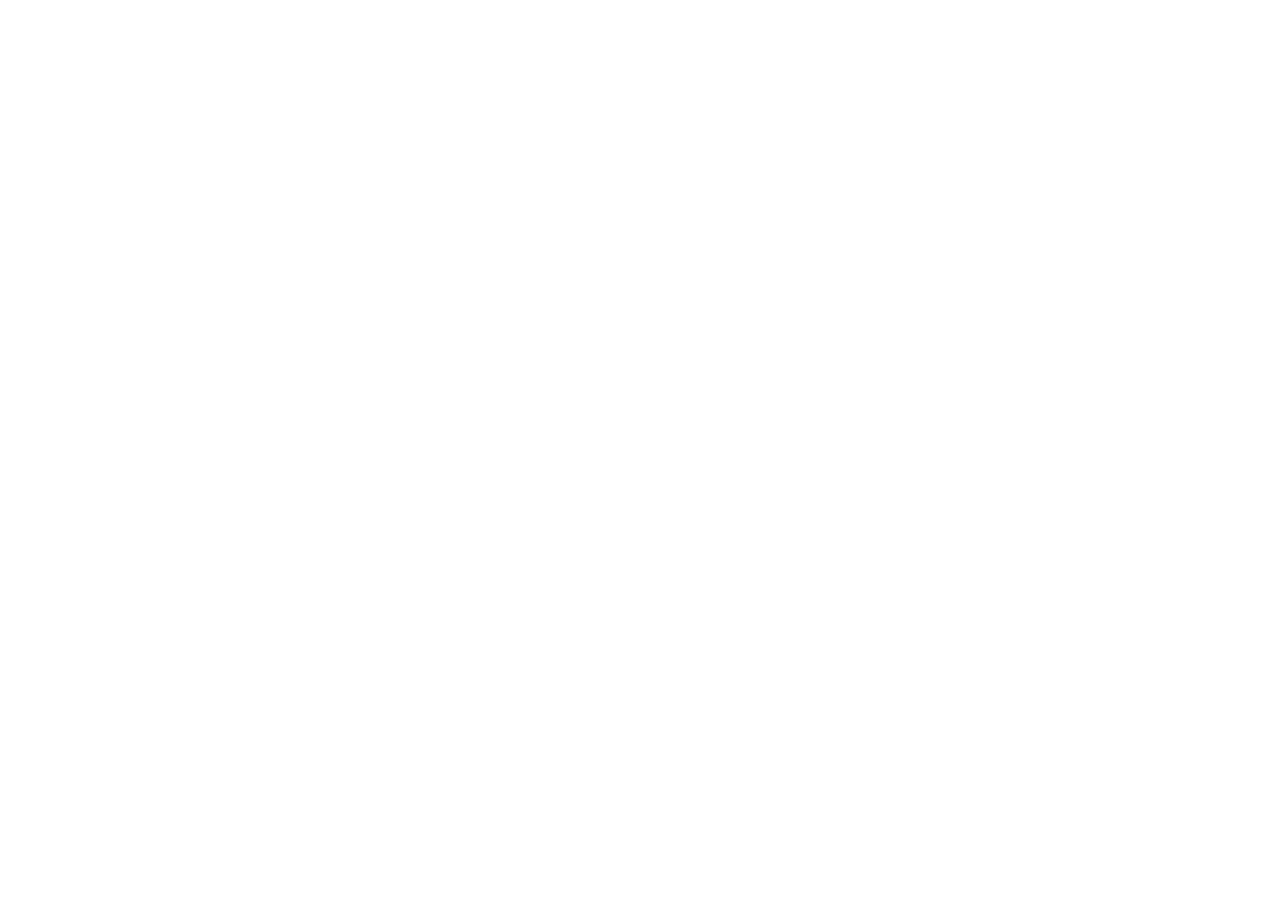
==== index.html @ dc37e4b0 "first commit" ====
<!DOCTYPE html>
<html lang="en">
<head>
    <meta charset="UTF-8">
    <meta http-equiv="X-UA-Compatible" content="IE=edge">
    <meta name="viewport" content="width=device-width, initial-scale=1.0">
    <title>Eden-web</title>
    <link rel="stylesheet" href="style.css">
    <link rel="stylesheet" href="responsive.css">
    <link rel="stylesheet" href="path/to/font-awesome/css/font-awesome.min.css">
    <link rel="stylesheet" href="https://cdnjs.cloudflare.com/ajax/libs/font-awesome/6.4.0/css/all.min.css" integrity="sha512-iecdLmaskl7CVkqkXNQ/ZH/XLlvWZOJyj7Yy7tcenmpD1ypASozpmT/E0iPtmFIB46ZmdtAc9eNBvH0H/ZpiBw==" crossorigin="anonymous" referrerpolicy="no-referrer" />
</head>
<body>
    <i class="fa-solid fa-arrow-left"></i>
</body>
</html>
---- style.css ----
h1{
    color: brown;
}
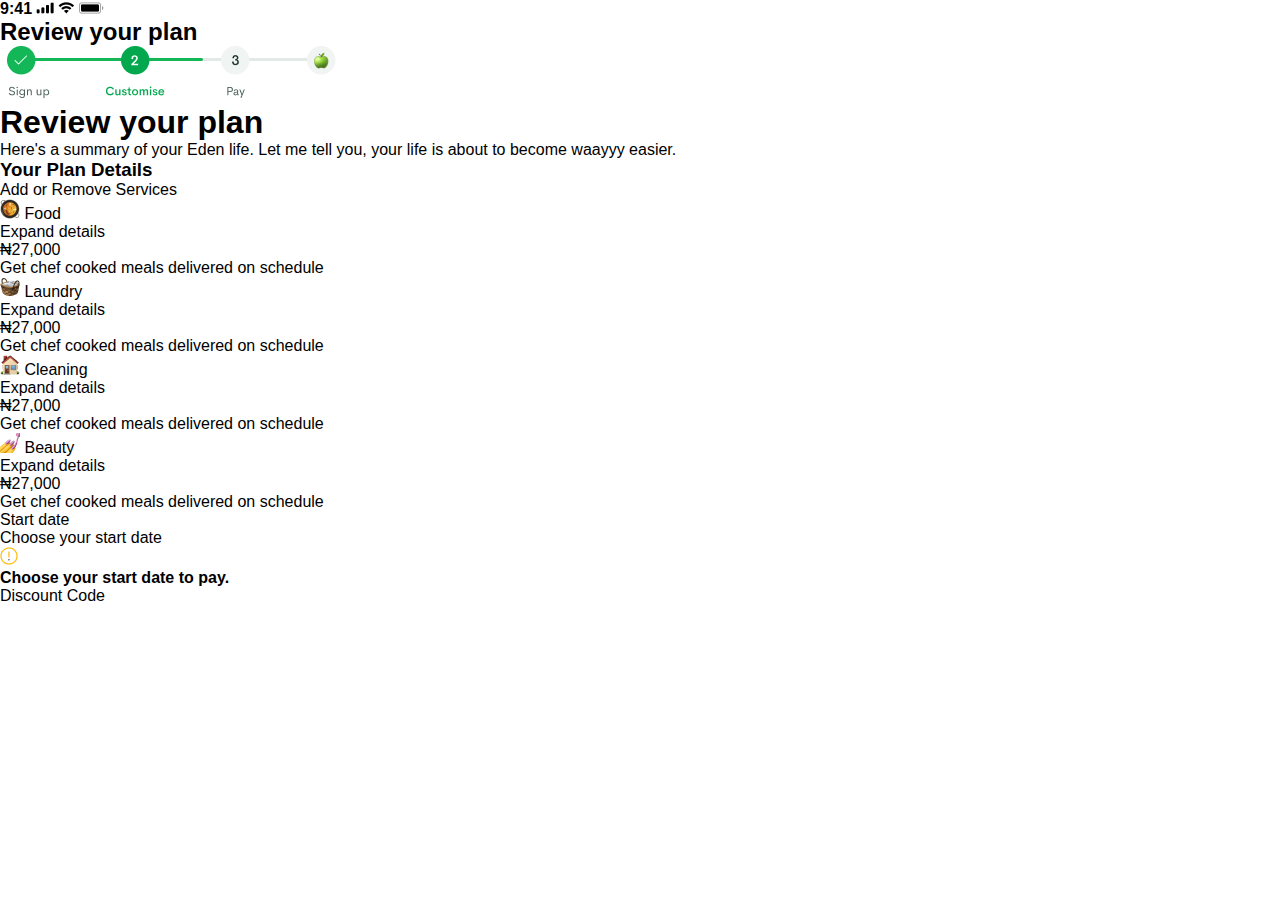
==== commit 4e610a59: "screen five implementation" ====
--- a/index.html
+++ b/index.html
@@ -9,8 +9,64 @@
     <link rel="stylesheet" href="responsive.css">
     <link rel="stylesheet" href="path/to/font-awesome/css/font-awesome.min.css">
     <link rel="stylesheet" href="https://cdnjs.cloudflare.com/ajax/libs/font-awesome/6.4.0/css/all.min.css" integrity="sha512-iecdLmaskl7CVkqkXNQ/ZH/XLlvWZOJyj7Yy7tcenmpD1ypASozpmT/E0iPtmFIB46ZmdtAc9eNBvH0H/ZpiBw==" crossorigin="anonymous" referrerpolicy="no-referrer" />
+    <style>
+        @font-face {
+            font-family: 'YourFontFamilyName';
+            src: url('fonts/your-Cerebri.ttf') format('truetype'); 
+          
+        }
+    </style>
 </head>
 <body>
-    <i class="fa-solid fa-arrow-left"></i>
+  <section>
+   <app-nav></app-nav>
+  </section>
+
+  <section>
+   <div class="header">
+    <div class="icon-box"><i class="fa-solid fa-arrow-left arrow-left"></i></div>
+   <div class="title-box"> <h2 class="header-title">Review your plan</h2></div>
+   </div>
+  </section>
+  <section>
+   <div class="step">
+    <img src="/assets/step.png" alt="">
+   </div>
+  </section>
+  <section class="review-box">
+    <h1>Review your plan</h1>
+    <p class="review-text">Here's a summary of your Eden life. Let me tell you, your life is about to become waayyy easier. </p>
+  </section>
+  <section >
+    <div >
+        <div class="plans">
+            <h3>Your Plan Details</h3>
+            <p >Add or Remove Services</p>
+        </div>
+       <app-accordion></app-accordion>
+    </div>
+  </section>
+
+
+  <section>
+    <div class="date-code">
+        <div class="date">
+           <p>Start date</p> 
+           <p class="date-text">Choose your start date</p>
+        </div>
+        <div class="choose-day">
+            <img src="/assets/error.png" alt=""> 
+            <h4>Choose your start date to pay.</h4>
+
+        </div>
+
+    </div>
+    <div class="discount">
+        <p class="discount-text">Discount Code</p>
+
+    </div>
+  </section>
 </body>
+<script src="component.js"></script>
+<script src="main.js"></script>
 </html>--- a/style.css
+++ b/style.css
@@ -1,4 +1 @@
-h1{
-    color: brown;
-}
 
--- a/responsive.css
+++ b/responsive.css
@@ -0,0 +1,181 @@
+*{
+   
+    margin: 0;
+    box-sizing: border-box;
+    font-family: 'Cerebri Sans', sans-serif;
+}
+@media screen and (max-width:600px){
+    body{
+        padding: 1rem;
+    }
+    .nav{
+       
+      
+        display: flex;
+        justify-content: space-between;
+    }
+    .time{
+        font-size: 1.5rem;
+    }
+    .header{
+        
+       
+        display: flex;
+        align-items: center;
+          
+
+    }
+
+    .icon-box{
+        background-color:#F0F4F2;
+        width: 40px;
+        height: 40px;
+        display: flex;
+        justify-content: center;
+        align-items: center;
+    border-radius: 50%;
+    }
+    .title-box{
+       
+        margin-left: 3rem;
+    }
+    .arrow-left{
+        color:#0F241B;
+        font-size: 1.5rem;
+    }
+    .step{
+       
+        margin-top: 2rem;
+       
+    }
+    .review-box{
+      margin-top: 1rem;
+    }
+    .review-box h1{
+        font-family: 'Cerebri Sans', sans-serif;
+        color:#0F241B;
+    }
+    .review-text{
+        color:#4B6358;
+        margin-top: 1rem;
+        font-size: 1.13rem;
+        font-weight: 400;
+        line-height: 24px;
+    }
+    
+    .plans{
+        /* background-color: red; */
+        padding: 1rem 0rem;
+        border-bottom:2px solid #CBD8D2;
+        display: flex;
+        justify-content: space-between;
+        align-items: center;
+    }
+    .plans p{
+        color:#03A84E;
+        font-size: 14px;
+        font-weight: 400;
+        cursor: pointer;
+    }
+    .accordion{
+        margin-top: 1rem;
+        
+    }
+    .food-box{
+        
+        display: flex;
+        align-items: center;
+        gap: 1rem;
+    }
+    .food{
+        display: flex;
+        justify-content: space-between;
+        align-items: center;
+    }
+    .food-text{
+        font-size: 14px;
+        color: #4B6358;
+    }
+    .accordion-item {
+      
+        background-color: #E9FBF2;
+      
+        border-radius: 16px;
+        padding: 1rem;
+        
+    }
+    
+    .accordion-header {
+        padding: 10px;
+        cursor: pointer;
+        /* background-color: #E9FBF2; */
+        font-weight: bold;
+        /* display: flex;
+        justify-content: space-between;
+        align-items: center; */
+    }
+    .accordion-header p{
+        color:#4B6358;
+        font-size: 14px;
+        margin-top: 1rem;
+        font-weight: 400;
+    }
+    .accordion-content {
+        padding: 10px;
+        display: none;
+    }
+    .laundry{
+        margin-top: 1rem;
+        background-color: #E5E9FC !important;
+    }
+    .cleaning{
+        margin-top: 1rem;
+        background-color: #FFF3DF;
+    }
+    .beauty{
+        margin-top: 1rem;
+        background-color: #FBE7F2;
+    }
+    .date-code{
+        margin-top: 1.5rem;
+        /* background-color: red; */
+      border-top: 2px solid #CBD8D2;
+      border-bottom: 2px solid #CBD8D2;
+      padding: 2rem 0rem;
+    }
+    .date{
+        /* background-color: red; */
+      
+      
+        display: flex;
+        justify-content: space-between;
+        align-items: center;
+    }
+    
+    .date-text{
+        font-size: 16px !important;
+        color:#03A84E;
+        cursor: pointer;
+    }
+    .choose-day{
+        border: 1px solid #FFEBB2;
+        padding: 1.3rem;
+        background-color: #FFFDF5;
+        margin-top: 1rem;
+        border-radius: 8px;
+        display: flex;
+         align-items: center; 
+       gap: 1rem;
+    }
+    .discount{
+        /* background-color: red; */
+        margin-top: 1rem;
+    }
+    .discount-text{
+        /* color: #0F241B; */
+        
+        line-height: 24px;
+        font-weight: bold;
+       
+    }
+}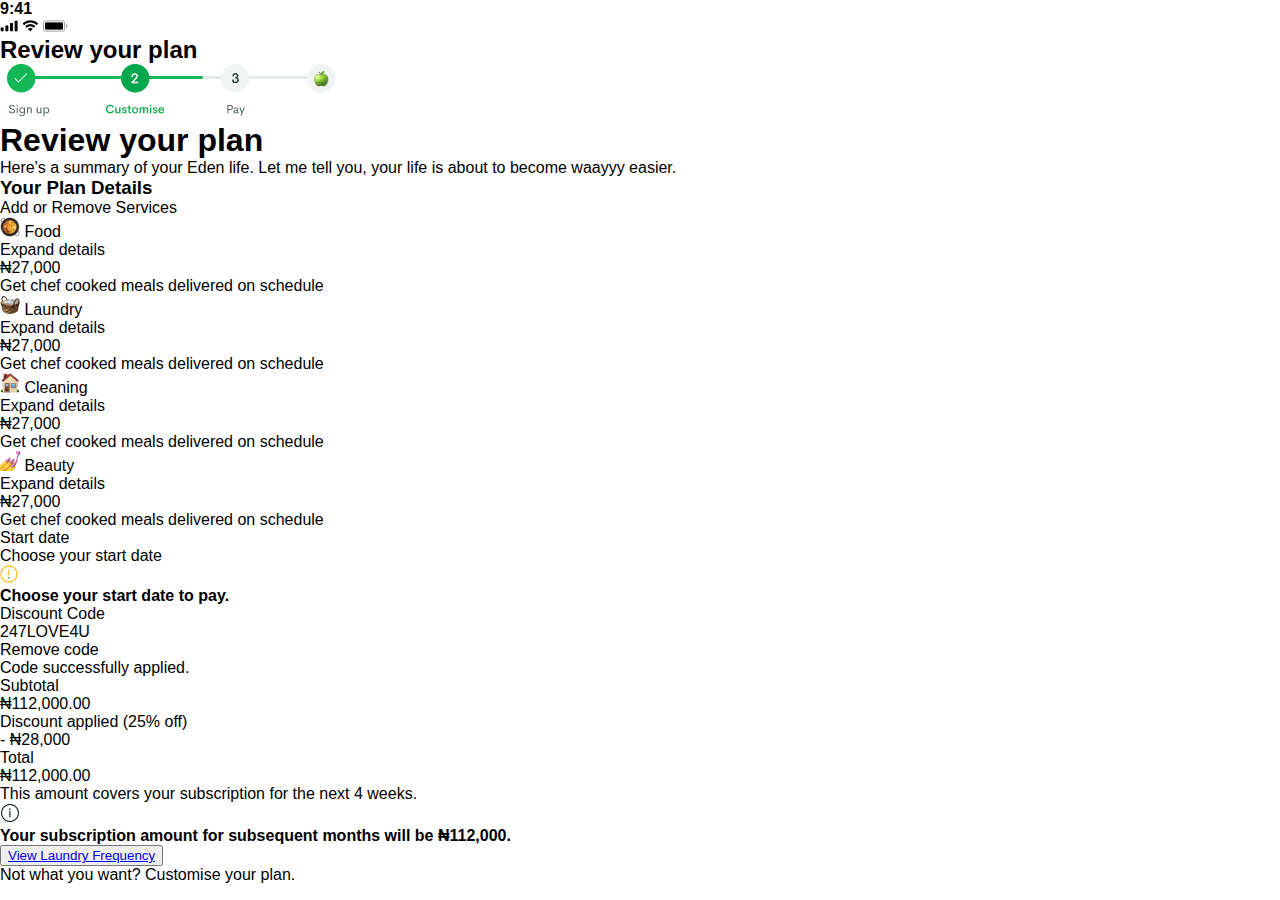
==== commit 8c80083e: "success page completed" ====
--- a/index.html
+++ b/index.html
@@ -29,9 +29,10 @@
    </div>
   </section>
   <section>
-   <div class="step">
-    <img src="/assets/step.png" alt="">
-   </div>
+   
+    <div  class="step">
+        <img src="./assets/step.png" alt="" srcset="">
+    </div>
   </section>
   <section class="review-box">
     <h1>Review your plan</h1>
@@ -62,10 +63,66 @@
 
     </div>
     <div class="discount">
-        <p class="discount-text">Discount Code</p>
+        <span class="discount-text">Discount Code</span>
+        <div class="code-box">
+           <div>
+            <div class="code">
+                <div>
+                    <p class="main-code">247LOVE4U</p>
+                <div class="code-line"></div>
+                </div>
+                <p class="remove-code">Remove code</p>
+               </div>
+               <p class="code-green">Code successfully applied.</p>
+           </div>
+           
+        </div>
 
     </div>
   </section>
+
+  <section>
+    <div class="total">
+        <div class="sub-total">
+            <p>Subtotal</p>
+            <p>₦112,000.00</p>
+        </div>
+        <div class="sub-total applied">
+            <p>Discount applied (25% off)</p>
+            <p class="green">- ₦28,000</p>
+        </div>
+        <div class="overall">
+            <div class="total-text"><p>Total</p></div>
+            <div>
+                <div class="total-amount">
+                    <p>₦112,000.00</p>
+                    <div class="amount-text">This amount covers your subscription for the next 4 weeks.</div>
+                </div>
+            </div>
+         
+        </div>
+      
+    </div>
+
+
+    <div class="sub-day">
+        <!-- <i class="fa-solid fa-circle-exclamation"></i> -->
+       <div> <img src="./assets/warning.png" alt=""></div>
+        <h4>Your subscription amount for subsequent months will be ₦112,000.</h4>
+
+    </div>
+
+
+    <div class="btn-box">
+       <button class="home-btn"> <a href="./success.html" >View Laundry Frequency</a></button>
+    </div>
+
+    <div class="footer">
+        <span>Not what you want? </span> <span class="footer-text2">Customise your plan.</span>
+    </div>
+  </section>
+
+
 </body>
 <script src="component.js"></script>
 <script src="main.js"></script>
--- a/responsive.css
+++ b/responsive.css
@@ -1,181 +1,336 @@
-*{
-   
-    margin: 0;
-    box-sizing: border-box;
-    font-family: 'Cerebri Sans', sans-serif;
-}
-@media screen and (max-width:600px){
-    body{
-        padding: 1rem;
-    }
-    .nav{
-       
-      
-        display: flex;
-        justify-content: space-between;
-    }
-    .time{
-        font-size: 1.5rem;
-    }
-    .header{
-        
-       
-        display: flex;
-        align-items: center;
-          
-
-    }
-
-    .icon-box{
-        background-color:#F0F4F2;
-        width: 40px;
-        height: 40px;
-        display: flex;
-        justify-content: center;
-        align-items: center;
+* {
+  margin: 0;
+  box-sizing: border-box;
+  font-family: "Cerebri Sans", sans-serif;
+}
+@media screen and (max-width: 600px) {
+  body {
+    padding: 1rem;
+    overflow-x:hidden;
+  }
+  .nav {
+    display: flex;
+    justify-content: space-between;
+    align-items: center;
+  }
+  .step{
+    /* background-color: red; */
+    margin-top: 3rem;
+  }
+
+
+  .time {
+    font-size: 1rem;
+  }
+  .header {
+    display: flex;
+    align-items: center;
+    margin-top: 1.5rem;
+  }
+
+  .icon-box {
+    background-color: #f0f4f2;
+    width: 40px;
+    height: 40px;
+    display: flex;
+    justify-content: center;
+    align-items: center;
     border-radius: 50%;
-    }
-    .title-box{
-       
-        margin-left: 3rem;
-    }
-    .arrow-left{
-        color:#0F241B;
-        font-size: 1.5rem;
-    }
-    .step{
-       
-        margin-top: 2rem;
-       
-    }
-    .review-box{
-      margin-top: 1rem;
-    }
-    .review-box h1{
-        font-family: 'Cerebri Sans', sans-serif;
-        color:#0F241B;
-    }
-    .review-text{
-        color:#4B6358;
-        margin-top: 1rem;
-        font-size: 1.13rem;
-        font-weight: 400;
-        line-height: 24px;
-    }
-    
-    .plans{
-        /* background-color: red; */
-        padding: 1rem 0rem;
-        border-bottom:2px solid #CBD8D2;
-        display: flex;
-        justify-content: space-between;
-        align-items: center;
-    }
-    .plans p{
-        color:#03A84E;
-        font-size: 14px;
-        font-weight: 400;
-        cursor: pointer;
-    }
-    .accordion{
-        margin-top: 1rem;
-        
-    }
-    .food-box{
-        
-        display: flex;
-        align-items: center;
-        gap: 1rem;
-    }
-    .food{
-        display: flex;
-        justify-content: space-between;
-        align-items: center;
-    }
-    .food-text{
-        font-size: 14px;
-        color: #4B6358;
-    }
-    .accordion-item {
-      
-        background-color: #E9FBF2;
-      
-        border-radius: 16px;
-        padding: 1rem;
-        
-    }
-    
-    .accordion-header {
-        padding: 10px;
-        cursor: pointer;
-        /* background-color: #E9FBF2; */
-        font-weight: bold;
-        /* display: flex;
-        justify-content: space-between;
-        align-items: center; */
-    }
-    .accordion-header p{
-        color:#4B6358;
-        font-size: 14px;
-        margin-top: 1rem;
-        font-weight: 400;
-    }
-    .accordion-content {
-        padding: 10px;
-        display: none;
-    }
-    .laundry{
-        margin-top: 1rem;
-        background-color: #E5E9FC !important;
-    }
-    .cleaning{
-        margin-top: 1rem;
-        background-color: #FFF3DF;
-    }
-    .beauty{
-        margin-top: 1rem;
-        background-color: #FBE7F2;
-    }
-    .date-code{
-        margin-top: 1.5rem;
-        /* background-color: red; */
-      border-top: 2px solid #CBD8D2;
-      border-bottom: 2px solid #CBD8D2;
-      padding: 2rem 0rem;
-    }
-    .date{
-        /* background-color: red; */
-      
-      
-        display: flex;
-        justify-content: space-between;
-        align-items: center;
-    }
-    
-    .date-text{
-        font-size: 16px !important;
-        color:#03A84E;
-        cursor: pointer;
-    }
-    .choose-day{
-        border: 1px solid #FFEBB2;
-        padding: 1.3rem;
-        background-color: #FFFDF5;
-        margin-top: 1rem;
-        border-radius: 8px;
-        display: flex;
-         align-items: center; 
-       gap: 1rem;
-    }
-    .discount{
-        /* background-color: red; */
-        margin-top: 1rem;
-    }
-    .discount-text{
-        /* color: #0F241B; */
-        
-        line-height: 24px;
-        font-weight: bold;
-       
-    }
-}+  }
+  .title-box {
+    margin-left: 3rem;
+  }
+  .arrow-left {
+    color: #0f241b;
+    font-size: 1.5rem;
+  }
+  .step {
+    margin-top: 2rem;
+  }
+  .review-box {
+    margin-top: 1rem;
+  }
+  .review-box h1 {
+    font-family: "Cerebri Sans", sans-serif;
+    color: #0f241b;
+  }
+  .review-text {
+    color: #4b6358;
+    margin-top: 1rem;
+    font-size: 1.13rem;
+    font-weight: 400;
+    line-height: 24px;
+  }
+
+  .plans {
+    /* background-color: red; */
+    padding: 1rem 0rem;
+    border-bottom: 2px solid #cbd8d2;
+    display: flex;
+    justify-content: space-between;
+    align-items: center;
+  }
+  .plans p {
+    color: #03a84e;
+    font-size: 14px;
+    font-weight: 400;
+    cursor: pointer;
+  }
+  .accordion {
+    margin-top: 1rem;
+  }
+  .food-box {
+    display: flex;
+    align-items: center;
+    gap: 1rem;
+  }
+  .food {
+    display: flex;
+    justify-content: space-between;
+    align-items: center;
+  }
+  .food-text {
+    font-size: 14px;
+    color: #4b6358;
+  }
+  .accordion-item {
+    background-color: #e9fbf2;
+
+    border-radius: 16px;
+    padding: 1rem;
+  }
+
+  .accordion-header {
+    padding: 10px;
+    cursor: pointer;
+
+    font-weight: bold;
+  }
+  .accordion-header p {
+    color: #4b6358;
+    font-size: 14px;
+    margin-top: 1rem;
+    font-weight: 400;
+  }
+  .accordion-content {
+    padding: 10px;
+    display: none;
+  }
+  .laundry {
+    margin-top: 1rem;
+    background-color: #e5e9fc !important;
+  }
+  .cleaning {
+    margin-top: 1rem;
+    background-color: #fff3df;
+  }
+  .beauty {
+    margin-top: 1rem;
+    background-color: #fbe7f2;
+  }
+  .date-code {
+    margin-top: 1.5rem;
+    
+    border-top: 2px solid #cbd8d2;
+    border-bottom: 2px solid #cbd8d2;
+    padding: 2rem 0rem;
+  }
+  .date {
+ 
+
+    display: flex;
+    justify-content: space-between;
+    align-items: center;
+  }
+
+  .date-text {
+    font-size: 16px !important;
+    color: #03a84e;
+    cursor: pointer;
+  }
+  .choose-day {
+    border: 1px solid #ffebb2;
+    padding: 1.3rem;
+    background-color: #fffdf5;
+    margin-top: 1rem;
+    border-radius: 8px;
+    display: flex;
+    align-items: center;
+    gap: 1rem;
+  }
+  .discount {
+  
+    border-bottom: 2px solid #cbd8d2;
+    padding-bottom: 2rem;
+    margin-top: 2rem;
+  }
+  .discount > span {
+    font-weight: bolder;
+    color: #0f241b;
+    font-size: 1rem;
+  }
+  .code-box {
+    margin-top: 1rem;
+    /* background-color: red; */
+  }
+  .code {
+    display: flex;
+    justify-content: space-between;
+    align-items: center;
+  }
+  .main-code {
+    color: #0f241b;
+    font-size: 14px;
+    font-weight: bolder;
+  }
+  .code-line {
+    background-color: #03a84e;
+    padding: 1px;
+    width: 14rem;
+    margin-top: 1rem;
+  }
+
+  .remove-code {
+    border-radius: 32px;
+    border: 1px solid #e2e9e6;
+    padding: 0.5rem 0.8rem;
+    cursor: pointer;
+  }
+  .code-green {
+    color: #03a84e;
+    margin-top: 0.3rem;
+    font-size: 12px;
+  }
+  .total{
+    margin-top: 1rem;
+
+  }
+.sub-total{
+    display: flex;
+    align-items: center;
+    justify-content: space-between;
+}
+.applied{
+    margin-top: 1rem !important;
+   
+}
+.green{
+    color: #03A84E;
+    font-size: 14px;
+    font-weight: bolder;
+}
+.total-amount{
+   
+    display: flex;
+    /* justify-content: flex-end; */
+    flex-direction: column;
+    text-align: end;
+  
+}
+.overall{
+   display: flex;
+    
+   
+    margin-top: 1rem;
+
+}
+
+.amount-text{
+   font-size: 12px;
+   margin-top: .5rem;
+    padding-left: 9rem;
+    line-height: 16px;
+  
+}
+.sub-day {
+    border: 1px solid #CBD8D2;
+    padding:1.5rem 1rem;
+    background-color: #F9FBFA;
+    margin-top: 1.5rem;
+    border-radius: 8px;
+    display: flex;
+    gap: 1rem;
+    font-size: 14px !important;
+  }
+  .sub-day h4{
+    color:#0F241B !important;
+    font-weight: 14px;
+    font-weight: bold;
+  }
+  .btn-box{
+    margin-top: 2rem;
+   
+    width:100%
+  }
+  .home-btn{
+    width: 100%;
+    background-color: #03A84E;
+    border: none;
+    
+    font-size: 16px;
+   text-align: center;
+   padding:1.5rem 1rem;
+   
+   border-radius: 32px;
+   border: none;
+   margin-top: 2.4rem;
+   cursor: pointer;
+  }
+ .btn-box a {
+    
+    text-decoration:none ;
+    width: 100%;
+    color:#fff;
+    
+  }
+  .footer{
+    text-align: center;
+    margin-top: 3rem;
+    margin-bottom: 2rem;
+  }
+  .footer-text2{
+    color:#03A84E;
+    text-decoration: underline;
+    cursor: pointer;
+  }
+  .confetti-page{
+   
+    
+    height: 100vh;
+    display: flex;
+  align-items: center;
+  justify-content: center;
+  flex-flow: column;
+  text-align: center;
+  }
+  .success-btn{
+    background-color: #03A84E;
+    color:#fff;
+    font-size: 16px;
+   text-align: center;
+    width: 100%;
+   border-radius: 32px;
+   padding: 1rem;
+   border: none;
+   margin-top: 15rem;
+   cursor: pointer;
+  }
+  .confetti-text{
+    font-family: 'PT Serif', serif;
+    font-size: 20px;
+    font-weight: 700;
+    line-height: 32px;
+    color:#0F241B;
+    margin-top: 3rem;
+  }
+  .confetti-paragraph{
+    color:#1D352A;
+    font-size: 1rem;
+    line-height: 24px;
+    margin-top: 2rem;
+    font-weight: bold;
+  }
+  
+ 
+
+}
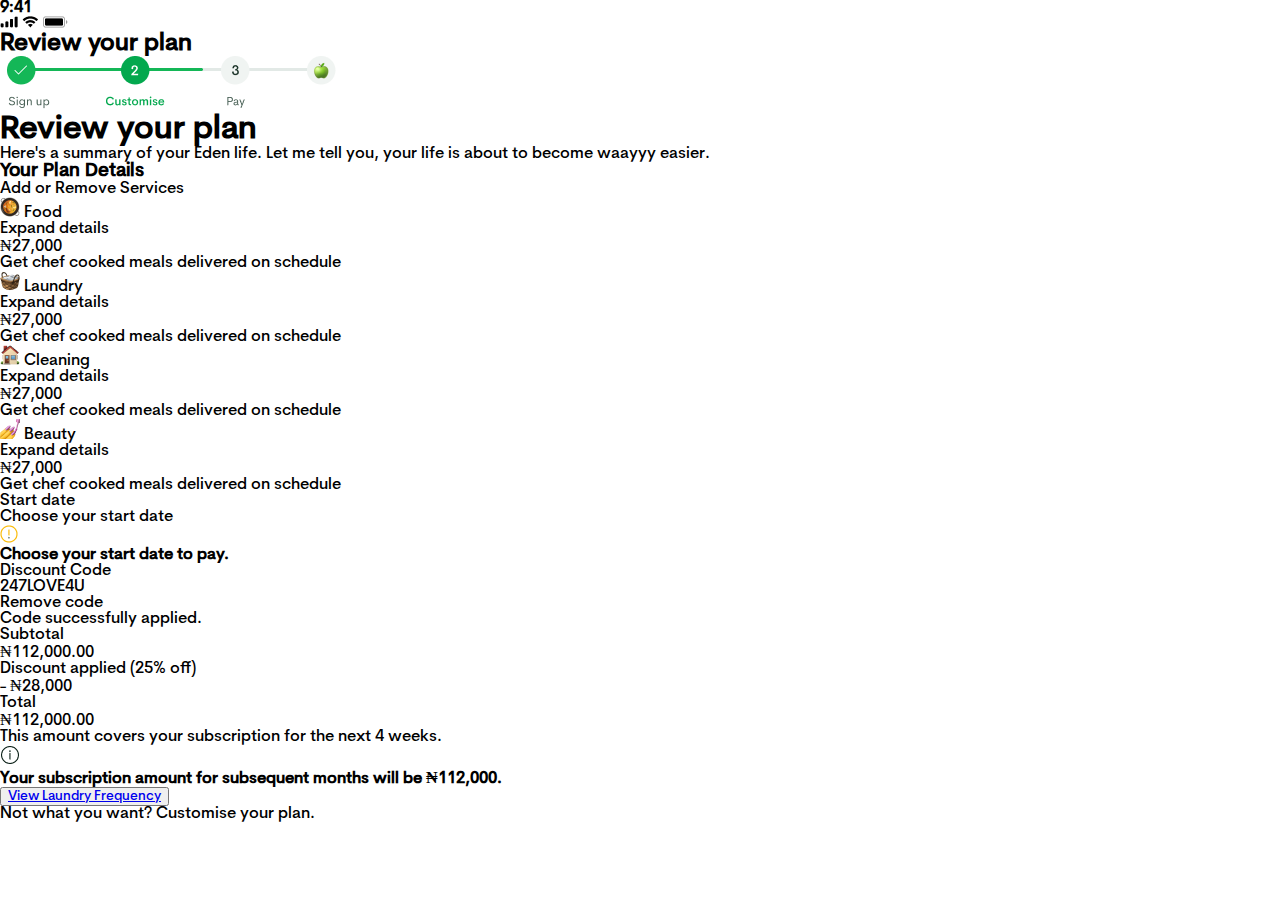
==== commit 399f7fc6: "minor fix" ====
--- a/index.html
+++ b/index.html
@@ -11,15 +11,16 @@
     <link rel="stylesheet" href="https://cdnjs.cloudflare.com/ajax/libs/font-awesome/6.4.0/css/all.min.css" integrity="sha512-iecdLmaskl7CVkqkXNQ/ZH/XLlvWZOJyj7Yy7tcenmpD1ypASozpmT/E0iPtmFIB46ZmdtAc9eNBvH0H/ZpiBw==" crossorigin="anonymous" referrerpolicy="no-referrer" />
     <style>
         @font-face {
-            font-family: 'YourFontFamilyName';
-            src: url('fonts/your-Cerebri.ttf') format('truetype'); 
-          
+            font-family: 'cerebri';
+          src:url('./fonts/Cerebri.Sans.Pro/CerebriSansPro-Medium.otf') format('truetype')
         }
     </style>
 </head>
 <body>
   <section>
    <app-nav></app-nav>
+ 
+   
   </section>
 
   <section>
@@ -31,7 +32,7 @@
   <section>
    
     <div  class="step">
-        <img src="./assets/step.png" alt="" srcset="">
+        <img src="./assets/step.png" alt="" srcset="" class="step-img">
     </div>
   </section>
   <section class="review-box">
@@ -50,35 +51,9 @@
 
 
   <section>
-    <div class="date-code">
-        <div class="date">
-           <p>Start date</p> 
-           <p class="date-text">Choose your start date</p>
-        </div>
-        <div class="choose-day">
-            <img src="/assets/error.png" alt=""> 
-            <h4>Choose your start date to pay.</h4>
-
-        </div>
-
-    </div>
-    <div class="discount">
-        <span class="discount-text">Discount Code</span>
-        <div class="code-box">
-           <div>
-            <div class="code">
-                <div>
-                    <p class="main-code">247LOVE4U</p>
-                <div class="code-line"></div>
-                </div>
-                <p class="remove-code">Remove code</p>
-               </div>
-               <p class="code-green">Code successfully applied.</p>
-           </div>
-           
-        </div>
-
-    </div>
+ 
+   
+   <app-dateCodesession></app-dateCodesession>
   </section>
 
   <section>
@@ -122,8 +97,8 @@
     </div>
   </section>
 
+  <script src="component.js"></script>
+  <script src="main.js"></script>
+</body>
 
-</body>
-<script src="component.js"></script>
-<script src="main.js"></script>
 </html>--- a/responsive.css
+++ b/responsive.css
@@ -1,23 +1,27 @@
 * {
   margin: 0;
   box-sizing: border-box;
-  font-family: "Cerebri Sans", sans-serif;
+  font-family: "cerebri";
 }
-@media screen and (max-width: 600px) {
+@media screen and (max-width: 992px) {
   body {
-    padding: 1rem;
-    overflow-x:hidden;
+    padding: 1.5rem;
+    overflow-x: hidden;
   }
   .nav {
     display: flex;
     justify-content: space-between;
     align-items: center;
   }
-  .step{
+  
+  .step {
     /* background-color: red; */
     margin-top: 3rem;
-  }
-
+   
+  }
+  .step-img{
+    width:100%;
+  }
 
   .time {
     font-size: 1rem;
@@ -25,9 +29,14 @@
   .header {
     display: flex;
     align-items: center;
+    gap: 1rem;
     margin-top: 1.5rem;
   }
-
+  .header-title {
+    font-size: 16px;
+    color: #0f241b;
+    font-weight: 400;
+  }
   .icon-box {
     background-color: #f0f4f2;
     width: 40px;
@@ -48,7 +57,7 @@
     margin-top: 2rem;
   }
   .review-box {
-    margin-top: 1rem;
+    margin-top: 2.5rem;
   }
   .review-box h1 {
     font-family: "Cerebri Sans", sans-serif;
@@ -57,7 +66,7 @@
   .review-text {
     color: #4b6358;
     margin-top: 1rem;
-    font-size: 1.13rem;
+    font-size: 1rem;
     font-weight: 400;
     line-height: 24px;
   }
@@ -69,12 +78,16 @@
     display: flex;
     justify-content: space-between;
     align-items: center;
+    margin-top: 2rem;
   }
   .plans p {
     color: #03a84e;
     font-size: 14px;
     font-weight: 400;
     cursor: pointer;
+  }
+  .plans h3 {
+    font-size: 16px;
   }
   .accordion {
     margin-top: 1rem;
@@ -128,16 +141,14 @@
     margin-top: 1rem;
     background-color: #fbe7f2;
   }
-  .date-code {
+  .dateCode {
     margin-top: 1.5rem;
-    
+
     border-top: 2px solid #cbd8d2;
     border-bottom: 2px solid #cbd8d2;
     padding: 2rem 0rem;
   }
   .date {
- 
-
     display: flex;
     justify-content: space-between;
     align-items: center;
@@ -159,13 +170,12 @@
     gap: 1rem;
   }
   .discount {
-  
     border-bottom: 2px solid #cbd8d2;
     padding-bottom: 2rem;
     margin-top: 2rem;
   }
   .discount > span {
-    font-weight: bolder;
+    font-weight: bolde;
     color: #0f241b;
     font-size: 1rem;
   }
@@ -181,12 +191,12 @@
   .main-code {
     color: #0f241b;
     font-size: 14px;
-    font-weight: bolder;
+    font-weight: 400;
   }
   .code-line {
     background-color: #03a84e;
     padding: 1px;
-    width: 14rem;
+    width: 10rem;
     margin-top: 1rem;
   }
 
@@ -201,136 +211,475 @@
     margin-top: 0.3rem;
     font-size: 12px;
   }
-  .total{
-    margin-top: 1rem;
-
-  }
-.sub-total{
-    display: flex;
-    align-items: center;
-    justify-content: space-between;
-}
-.applied{
+  .total {
+    margin-top: 1rem;
+  }
+  .sub-total {
+    display: flex;
+    align-items: center;
+    justify-content: space-between;
+  }
+  .applied {
     margin-top: 1rem !important;
-   
-}
-.green{
-    color: #03A84E;
-    font-size: 14px;
-    font-weight: bolder;
-}
-.total-amount{
-   
+  }
+  .green {
+    color: #03a84e;
+    font-size: 14px;
+    font-weight: 400;
+  }
+  .total-amount {
     display: flex;
     /* justify-content: flex-end; */
     flex-direction: column;
     text-align: end;
-  
-}
-.overall{
-   display: flex;
-    
-   
-    margin-top: 1rem;
-
-}
-
-.amount-text{
-   font-size: 12px;
-   margin-top: .5rem;
+  }
+  .overall {
+    display: flex;
+
+    margin-top: 1rem;
+  }
+
+  .amount-text {
+    font-size: 12px;
+    margin-top: 0.5rem;
     padding-left: 9rem;
     line-height: 16px;
-  
-}
-.sub-day {
-    border: 1px solid #CBD8D2;
-    padding:1.5rem 1rem;
-    background-color: #F9FBFA;
+  }
+  .sub-day {
+    border: 1px solid #cbd8d2;
+    padding: 1.5rem 1rem;
+    background-color: #f9fbfa;
     margin-top: 1.5rem;
     border-radius: 8px;
     display: flex;
     gap: 1rem;
     font-size: 14px !important;
   }
-  .sub-day h4{
-    color:#0F241B !important;
+  .sub-day h4 {
+    color: #0f241b !important;
     font-weight: 14px;
-    font-weight: bold;
-  }
-  .btn-box{
-    margin-top: 2rem;
-   
-    width:100%
-  }
-  .home-btn{
+    font-weight: 400;
+  }
+  .btn-box {
+    margin-top: 2rem;
+
     width: 100%;
-    background-color: #03A84E;
+  }
+  .home-btn {
+    width: 100%;
+    background-color: #03a84e;
     border: none;
-    
-    font-size: 16px;
-   text-align: center;
-   padding:1.5rem 1rem;
-   
-   border-radius: 32px;
-   border: none;
-   margin-top: 2.4rem;
-   cursor: pointer;
-  }
- .btn-box a {
-    
-    text-decoration:none ;
+    outline: none;
+    font-size: 16px;
+    text-align: center;
+    padding: 1.3rem 1rem;
+    transition: all 300ms ease-in-out;
+    border-radius: 32px;
+    border: none;
+    margin-top: 2.4rem;
+    cursor: pointer;
+    -webkit-tap-highlight-color: transparent;
+    -webkit-touch-callout: none;
+    -webkit-user-select: none;
+    -moz-user-select: none;
+    -ms-user-select: none;
+    user-select: none;
+  }
+  .btn-box a {
+    text-decoration: none;
     width: 100%;
-    color:#fff;
-    
-  }
-  .footer{
+    color: #fff;
+  }
+  .footer {
     text-align: center;
     margin-top: 3rem;
     margin-bottom: 2rem;
   }
-  .footer-text2{
-    color:#03A84E;
+  .footer-text2 {
+    color: #03a84e;
     text-decoration: underline;
     cursor: pointer;
   }
-  .confetti-page{
-   
-    
+  .confetti-page {
     height: 100vh;
     display: flex;
-  align-items: center;
-  justify-content: center;
-  flex-flow: column;
-  text-align: center;
-  }
-  .success-btn{
-    background-color: #03A84E;
-    color:#fff;
-    font-size: 16px;
-   text-align: center;
+    align-items: center;
+    justify-content: center;
+    flex-flow: column;
+    text-align: center;
+  }
+  .success-btn {
+    background-color: #03a84e;
+    color: #fff;
+    font-size: 16px;
+    text-align: center;
     width: 100%;
-   border-radius: 32px;
-   padding: 1rem;
-   border: none;
-   margin-top: 15rem;
-   cursor: pointer;
-  }
-  .confetti-text{
-    font-family: 'PT Serif', serif;
+    border-radius: 32px;
+    padding: 1rem;
+    border: none;
+    margin-top: 15rem;
+    cursor: pointer;
+  }
+  .confetti-text {
+    font-family: "PT Serif", serif;
     font-size: 20px;
     font-weight: 700;
     line-height: 32px;
-    color:#0F241B;
+    color: #0f241b;
     margin-top: 3rem;
   }
-  .confetti-paragraph{
-    color:#1D352A;
+  .confetti-paragraph {
+    color: #1d352a;
     font-size: 1rem;
     line-height: 24px;
     margin-top: 2rem;
+    font-weight: 400;
+  }
+  .hamburger {
+    width: 2rem;
+    height: 2rem;
+    display: flex;
+    justify-content: center;
+    align-items: center;
+    border: 1px solid #4b6358;
+    border-radius: 50%;
+  }
+  .ham-box {
+    display: flex;
+    gap: 1rem;
+    align-items: center;
+  }
+  .ham-box p {
+    color: #0f241b;
+    font-size: 18px;
+    font-family: "PT Serif", serif;
+    line-height: 28px;
+    font-weight: 700;
+  }
+  .screennineBox {
+    /* background-color: red; */
+    margin-top: 1rem;
+    display: flex;
+    justify-content: space-between;
+    align-items: center;
+  }
+  .screenine-menu {
+    background-color: #f0f4f2;
+    display: flex;
+    justify-content: space-between;
+    align-items: center;
+    padding: 0.3rem;
+    gap: 1rem;
+    margin-top: 1.5rem;
+    border-radius: 8px;
+  }
+  .Upcoming {
+    width: 60%;
+
+    text-align: center;
+    color: #0f241b;
     font-weight: bold;
-  }
-  
- 
-
+    border-radius: 8px;
+    padding: 0.5rem;
+  }
+  .home-text {
+    background-color: #fff;
+    font-size: 14px;
+    color: #0f241b;
+    font-weight: 400;
+    border-radius: 8px;
+    width: 40%;
+    text-align: center;
+    padding: 0.5rem;
+  }
+  .call-box {
+    border: 3px solid #98dcaf;
+    background-color: #03a84e;
+    color: #fff;
+    padding: 1.5rem 0rem 0rem 1rem;
+    margin-top: 2rem;
+    border-radius: 8px;
+    display: flex;
+    height: fit-content;
+  }
+  .call-box h3 {
+    font-weight: 500;
+    font-size: 16px;
+    line-height: 24px;
+    margin-bottom: 1rem;
+  }
+  .call-box p {
+    font-size: 14px;
+  }
+  .call-text-box {
+    margin-top: 1rem;
+    width: 90%;
+  }
+  .call-text-box p {
+    font-size: 14px;
+  }
+  .call-img-box {
+    margin-top: 3rem;
+  }
+  .food-delivery {
+    background-color: #e9fbf2;
+    padding: 1rem;
+    margin-top: 1rem;
+    border: 1px solid #03a84e;
+    border-radius: 8px;
+  }
+  .delivery-box {
+    display: flex;
+    align-items: center;
+    gap: 1rem;
+  }
+  .delivery-box span {
+    color: #03a84e;
+    font-weight: 400;
+    font-size: 16px;
+  }
+
+  .delivery-title-box {
+    display: flex;
+    align-items: center;
+    justify-content: space-between;
+  }
+  .delivery-btn {
+    color: #03a84e;
+    border-radius: 8px;
+    background-color: #bbd6c9;
+    border: none;
+    padding: 0.4rem 0.7rem;
+    cursor: pointer;
+    font-size: 12px;
+  }
+  .fries-box {
+    margin-top: 2rem;
+    display: flex;
+    gap: 2rem;
+    align-items: center;
+  }
+  .bbq-text {
+    font-size: 14px;
+    color: #0f241b;
+    font-weight: 400;
+    margin-top: 0.5rem;
+  }
+  .french-fries {
+    color: #4b6358;
+    font-size: 12px;
+  }
+  .fries-img {
+    border-radius: 8px;
+  }
+  .border-line {
+    border-bottom: 2px solid #bdeecd;
+    margin-top: 1rem;
+    width: 100%;
+    height: 0.5rem;
+  }
+  .clock {
+    margin-top: 1rem;
+  }
+  .clock span {
+    color: #1d352a;
+    font-size: 12px;
+  }
+  .home-delivery {
+    border: 1px solid #ffebb2;
+    margin-top: 2rem;
+    background-color: #fffdf5;
+  }
+  .delivery-box .home-span {
+    color: #ff9800;
+    font-weight: 400;
+    font-size: 16px;
+  }
+  .home-border-line {
+    border-bottom: 1px solid #ffebb2;
+    margin-top: 1rem;
+    width: 100%;
+    height: 0.5rem;
+  }
+  .home-delivery-btn {
+    color: #ff9800;
+    border-radius: 8px;
+    background-color: #e1d6ab;
+    border: none;
+    padding: 0.4rem 0.7rem;
+    cursor: pointer;
+    font-size: 12px;
+  }
+  .home-delivery-text {
+    margin-top: 1rem;
+  }
+  .home-delivery-text p {
+    font-size: 14px;
+    line-height: 20px;
+  }
+  .home-footer {
+    display: flex;
+    margin-top: 2rem;
+    border-top: 1px solid #f1f4f2;
+    padding-top: 1rem;
+    padding-bottom: 1.5rem;
+    justify-content: space-between;
+  }
+  .footer-icon {
+    text-align: center;
+    color: #03a84e;
+    font-size: 12px;
+  }
+
+  .footer-icons {
+    text-align: center;
+    color: #8aa398;
+    font-size: 12px;
+  }
+  .profile-page {
+    height: 100vh;
+    margin: 0;
+  }
+  .home-modal {
+    display: none;
+    position: fixed;
+    top: 0;
+    left: 0;
+    width: 100%;
+    height: 100%;
+    background-color: rgba(0, 0, 0, 0.5);
+    z-index: 999;
+    transition: opacity 0.3s ease;
+  }
+
+  .order-green {
+    color: #03a84e;
+  }
+  .modal-content {
+    background-color: #ffff;
+    margin-right: 1rem;
+    margin-left: 1rem;
+    padding: 20px;
+    /* padding-bottom: 30px; */
+    height: 38rem;
+    border-radius: 24px;
+    margin-top: 4rem;
+  }
+
+  .cleaning-modal {
+    height: fit-content;
+    margin-top: 1rem;
+  }
+  .modal-header {
+    display: flex;
+    border-radius: 16px;
+    justify-content: space-between;
+    margin-top: 1rem;
+  }
+  .modal-header p {
+    font-size: 12px;
+    color: #4b6358;
+  }
+  .close-btn {
+    cursor: pointer;
+    font-size: 20px;
+    color: #4b6358;
+  }
+
+  .food-order {
+    display: flex;
+    gap: 1rem;
+    margin-top: 2rem;
+  }
+  .order-status {
+    font-size: 12px;
+    color: #4b6358;
+  }
+  .order-text {
+    font-size: 16px;
+    color: #0f241b;
+    margin-top: 0.4rem;
+  }
+  .dotted-border {
+    border: 2px dotted #cbd8d2;
+    padding: 1rem 1.5rem;
+    height: 6rem;
+    margin-top: 1rem;
+  }
+  .no-space {
+    margin-top: 0rem;
+    border-top: none;
+    height: 4rem;
+  }
+  .dotted-add {
+    font-size: 12px;
+    color: #4b6358;
+    margin-bottom: 0.5rem;
+    font-weight: 400;
+  }
+  .dotted-add2 {
+    color: #0f241b;
+    font-size: 14px;
+    font-weight: 400;
+    line-height: 20px;
+  }
+  .order-title {
+    color: #0f241b;
+    font-size: 1rem;
+    font-weight: 400;
+    line-height: 24px;
+  }
+  .main-order-box {
+    /* background-color: blue; */
+    margin-top: 1rem;
+  }
+  .order-sub {
+    display: flex;
+    align-items: center;
+    gap: 1rem;
+  }
+  .order-time {
+    font-size: 12px;
+    color: #4b6358;
+  }
+  .order-arrived {
+    border-left: 2px dotted #03a84e;
+    margin-left: 0.5rem;
+    padding: 0.5rem 1.5rem;
+    height: 3rem;
+  }
+  .order-arrived p {
+    font-size: 14px;
+    color: #4b6358;
+    line-height: 20px;
+  }
+  .fa-check {
+    color: #03a84e;
+    font-size: 26px;
+  }
+  .order-way {
+    margin-left: 0.5rem;
+    padding: 0.5rem 1rem;
+    height: 7rem;
+  }
+  .dotted-boxheader {
+    display: flex;
+    justify-content: space-between;
+    /* background-color: red; */
+    align-items: center;
+  }
+
+  @keyframes fade-in {
+    from {
+      opacity: 0;
+    }
+    to {
+      opacity: 1;
+    }
+  }
+
+  /* Applying the fade-in animation to the modal */
+  .fade-in {
+    animation: fade-in 0.5s ease-in-out;
+  }
 }
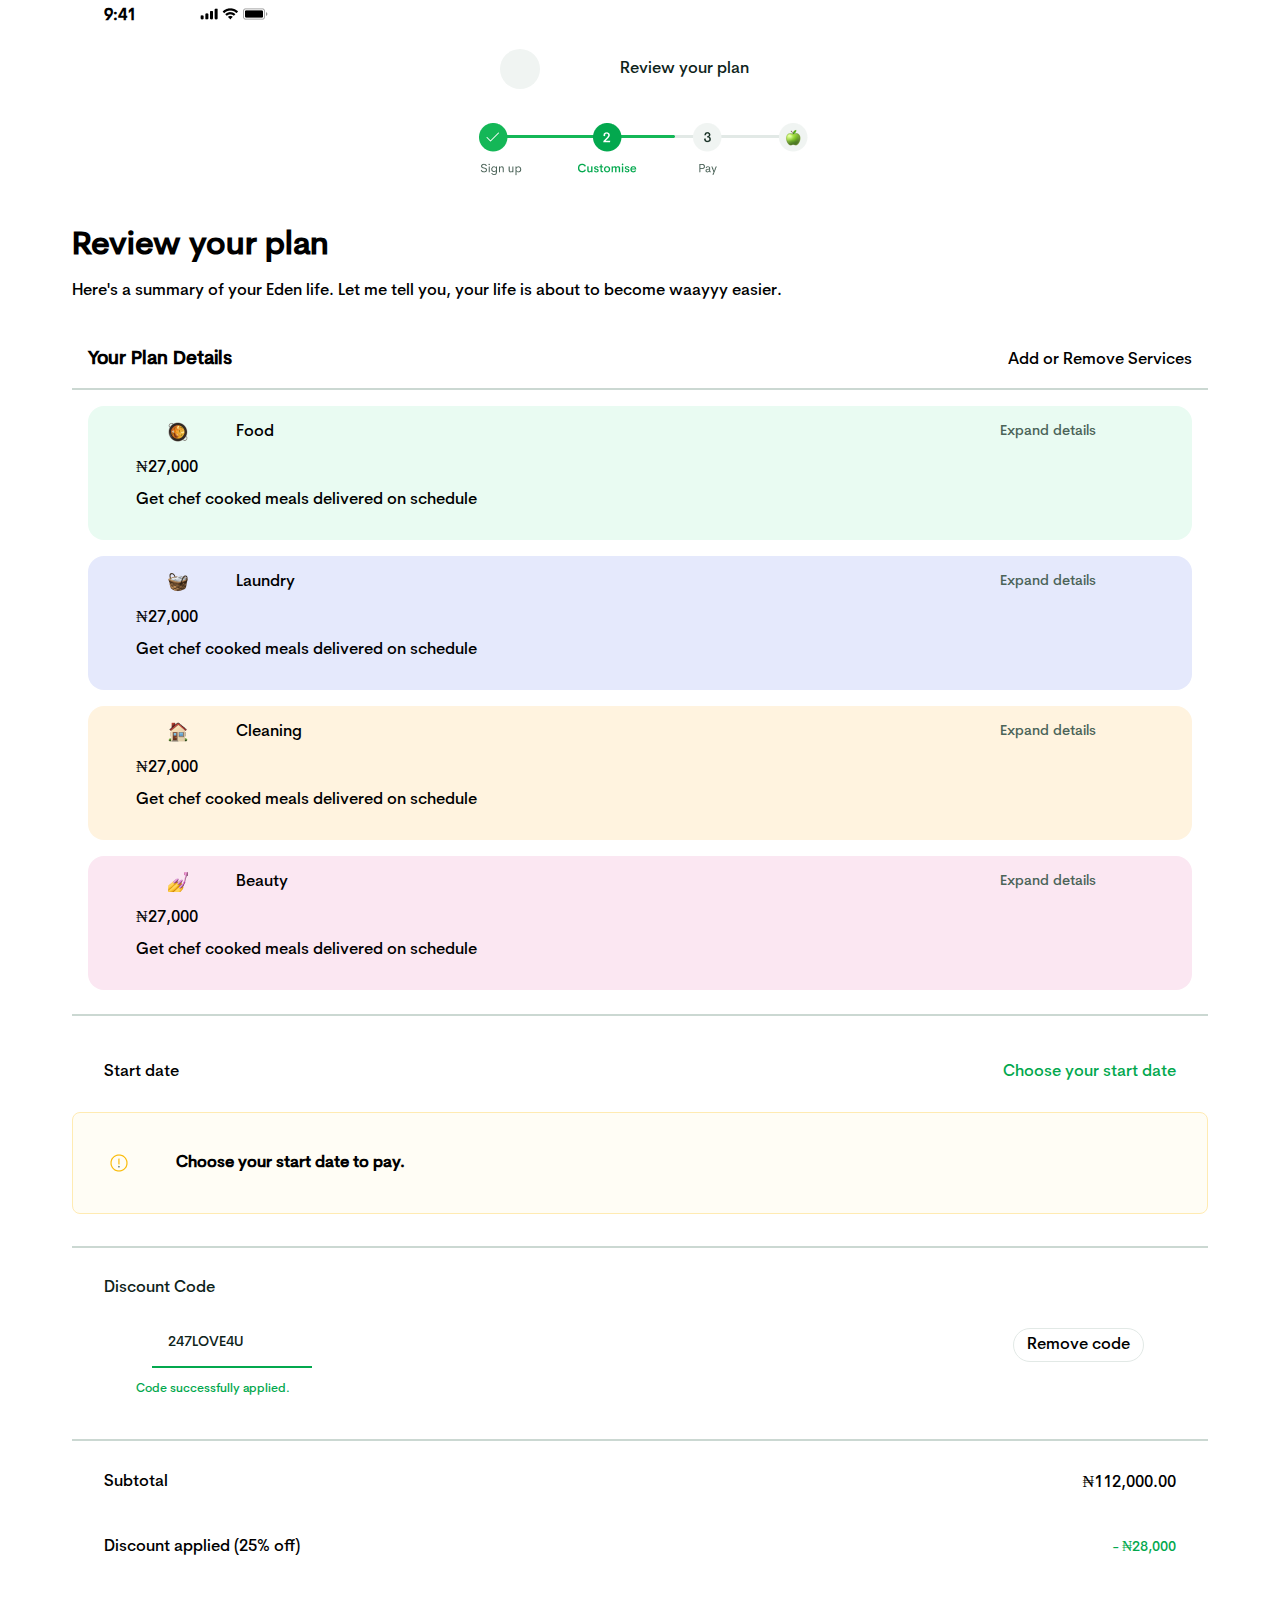
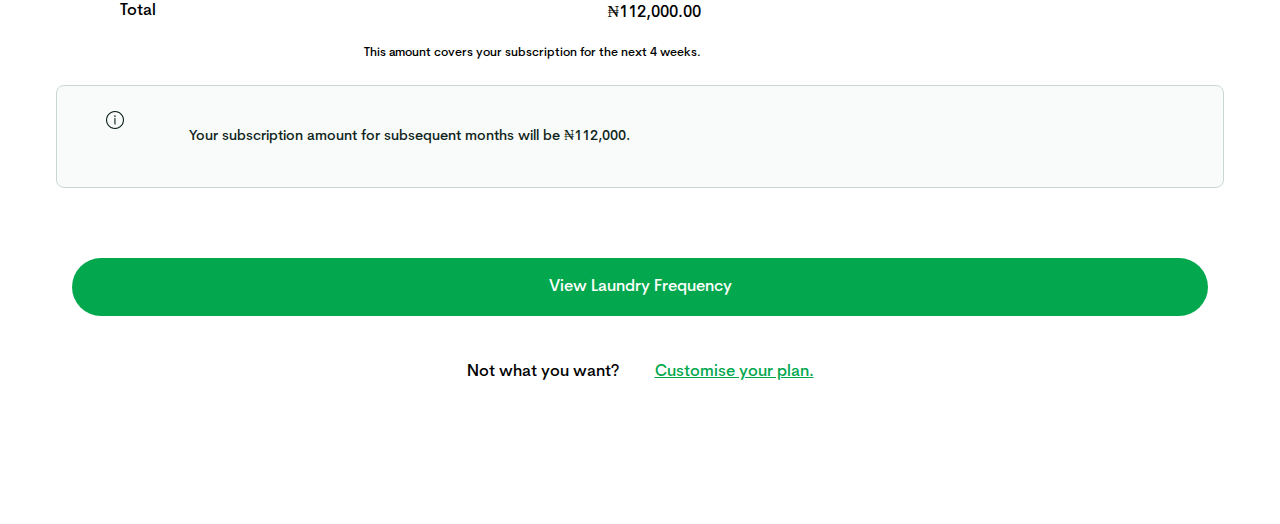
==== commit 800a397c: "desktop" ====
--- a/index.html
+++ b/index.html
@@ -4,7 +4,7 @@
     <meta charset="UTF-8">
     <meta http-equiv="X-UA-Compatible" content="IE=edge">
     <meta name="viewport" content="width=device-width, initial-scale=1.0">
-    <title>Eden-web</title>
+    <title>Eden</title>
     <link rel="stylesheet" href="style.css">
     <link rel="stylesheet" href="responsive.css">
     <link rel="stylesheet" href="path/to/font-awesome/css/font-awesome.min.css">
--- a/responsive.css
+++ b/responsive.css
@@ -1,9 +1,310 @@
 * {
-  margin: 0;
+  
   box-sizing: border-box;
+  padding: 0rem 1rem;
   font-family: "cerebri";
 }
+.nav {
+  display: flex;
+  
+}
+.header {
+  display: flex;
+  align-items: center;
+  /* background-color: red; */
+  justify-content: center;
+  gap: 0rem;
+  margin-top: 1.5rem;
+}
+.header-title {
+  font-size: 16px;
+  color: #0f241b;
+  font-weight: 400;
+}
+.icon-box {
+  background-color: #f0f4f2;
+  width: 40px;
+  height: 40px;
+  display: flex;
+  justify-content: center;
+  align-items: center;
+  border-radius: 50%;
+}
+.title-box {
+  margin-left: 3rem;
+}
+.arrow-left {
+  color: #0f241b;
+  font-size: 1.5rem;
+}
+.step {
+  margin-top: 2rem;
+  /* background-color: red; */
+  display: flex;
+  justify-content: center;
+}
+.review-box {
+  margin-top: 2rem;
+  /* justify-content: center; */
+  /* align-items: center; */
+  display: flex;
+  flex-direction: column;
+}
+.review-text {
+ 
+  margin-top: 0rem;
+  
+}
+.plans {
+  /* background-color: red; */
+  padding: 0rem 0rem;
+  border-bottom: 2px solid #cbd8d2;
+  display: flex;
+  justify-content: space-between;
+  align-items: center;
+  margin-top: 1rem !important;
+}
+.accordion {
+  margin-top: 1rem;
+ 
+  /* display: flex; */
+}
+.food-box {
+  display: flex;
+  align-items: center;
+  gap: 1rem;
+ 
+}
+.food {
+  display: flex;
+ 
+  justify-content: space-between;
+  align-items: center;
+}
+.food-text {
+  font-size: 14px;
+  color: #4b6358;
+}
+.accordion-item {
+  background-color: #e9fbf2;
+  margin-bottom: 1rem;
+  border-radius: 16px;
+  padding: 1rem;
+}
+
+.laundry {
+  margin-top: 1rem;
+  background-color: #e5e9fc !important;
+}
+.cleaning {
+  margin-top: 1rem;
+  background-color: #fff3df;
+}
+.beauty {
+  margin-top: 1rem;
+  background-color: #fbe7f2;
+}
+.dateCode {
+  margin-top: 1.5rem;
+
+  border-top: 2px solid #cbd8d2;
+  border-bottom: 2px solid #cbd8d2;
+  padding: 2rem 0rem;
+}
+.date {
+  display: flex;
+  justify-content: space-between;
+  align-items: center;
+}
+
+.date-text {
+  font-size: 16px !important;
+  color: #03a84e;
+  cursor: pointer;
+}
+.choose-day {
+  border: 1px solid #ffebb2;
+  padding: 1.3rem;
+  background-color: #fffdf5;
+  margin-top: 1rem;
+  border-radius: 8px;
+  display: flex;
+  align-items: center;
+  gap: 1rem;
+}
+.discount {
+  border-bottom: 2px solid #cbd8d2;
+  padding-bottom: 2rem;
+  margin-top: 2rem;
+}
+.discount > span {
+  font-weight: bolde;
+  color: #0f241b;
+  font-size: 1rem;
+}
+.code-box {
+  margin-top: 1rem;
+  /* background-color: red; */
+}
+.code {
+  display: flex;
+  justify-content: space-between;
+  align-items: center;
+}
+.main-code {
+  color: #0f241b;
+  font-size: 14px;
+  font-weight: 400;
+}
+.code-line {
+  background-color: #03a84e;
+  padding: 1px;
+  width: 10rem;
+  margin-top: 1rem;
+}
+
+.remove-code {
+  border-radius: 32px;
+  border: 1px solid #e2e9e6;
+  padding: 0.5rem 0.8rem;
+  cursor: pointer;
+}
+.code-green {
+  color: #03a84e;
+  margin-top: 0.3rem;
+  font-size: 12px;
+}
+.total {
+  margin-top: 1rem;
+}
+.sub-total {
+  display: flex;
+  align-items: center;
+  justify-content: space-between;
+}
+.applied {
+  margin-top: 1rem !important;
+}
+.green {
+  color: #03a84e;
+  font-size: 14px;
+  font-weight: 400;
+}
+.total-amount {
+  display: flex;
+  /* justify-content: flex-end; */
+  flex-direction: column;
+  text-align: end;
+}
+.overall {
+  display: flex;
+
+  margin-top: 1rem;
+}
+
+.amount-text {
+  font-size: 12px;
+  margin-top: 0.5rem;
+  padding-left: 9rem;
+  line-height: 16px;
+}
+.sub-day {
+  border: 1px solid #cbd8d2;
+  padding: 1.5rem 1rem;
+  background-color: #f9fbfa;
+  margin-top: 1.5rem;
+  border-radius: 8px;
+  display: flex;
+  gap: 1rem;
+  font-size: 14px !important;
+}
+.sub-day h4 {
+  color: #0f241b !important;
+  font-weight: 14px;
+  font-weight: 400;
+}
+.btn-box {
+  margin-top: 2rem;
+
+  width: 100%;
+}
+.home-btn {
+  width: 100%;
+  background-color: #03a84e;
+  border: none;
+  outline: none;
+  font-size: 16px;
+  text-align: center;
+  padding: 1.3rem 1rem;
+  transition: all 300ms ease-in-out;
+  border-radius: 32px;
+  border: none;
+  margin-top: 2.4rem;
+  cursor: pointer;
+  -webkit-tap-highlight-color: transparent;
+  -webkit-touch-callout: none;
+  -webkit-user-select: none;
+  -moz-user-select: none;
+  -ms-user-select: none;
+  user-select: none;
+}
+.btn-box a {
+  text-decoration: none;
+  width: 100%;
+  color: #fff;
+}
+.footer {
+  text-align: center;
+  margin-top: 3rem;
+  margin-bottom: 2rem;
+}
+.footer-text2 {
+  color: #03a84e;
+  text-decoration: underline;
+  cursor: pointer;
+}
+.confetti-page {
+  height: 100vh;
+  display: flex;
+  align-items: center;
+  justify-content: center;
+  flex-flow: column;
+  text-align: center;
+}
+.success-btn {
+  background-color: #03a84e;
+  color: #fff;
+  font-size: 16px;
+  text-align: center;
+  width: 100%;
+  border-radius: 32px;
+  padding: 1rem;
+  border: none;
+  margin-top: 15rem;
+  cursor: pointer;
+}
+.confetti-text {
+  font-family: "PT Serif", serif;
+  font-size: 20px;
+  font-weight: 700;
+  line-height: 32px;
+  color: #0f241b;
+  margin-top: 3rem;
+}
+.confetti-paragraph {
+  color: #1d352a;
+  font-size: 1rem;
+  line-height: 24px;
+  margin-top: 2rem;
+  font-weight: 400;
+}
 @media screen and (max-width: 992px) {
+  * {
+    margin: 0;
+    padding: 0rem 0rem;
+    box-sizing: border-box;
+    font-family: "cerebri";
+  }
   body {
     padding: 1.5rem;
     overflow-x: hidden;
@@ -15,7 +316,7 @@
   }
   
   .step {
-    /* background-color: red; */
+  
     margin-top: 3rem;
    
   }
@@ -29,7 +330,8 @@
   .header {
     display: flex;
     align-items: center;
-    gap: 1rem;
+    justify-content: center;
+    gap: 0rem;
     margin-top: 1.5rem;
   }
   .header-title {
@@ -46,9 +348,7 @@
     align-items: center;
     border-radius: 50%;
   }
-  .title-box {
-    margin-left: 3rem;
-  }
+  
   .arrow-left {
     color: #0f241b;
     font-size: 1.5rem;
